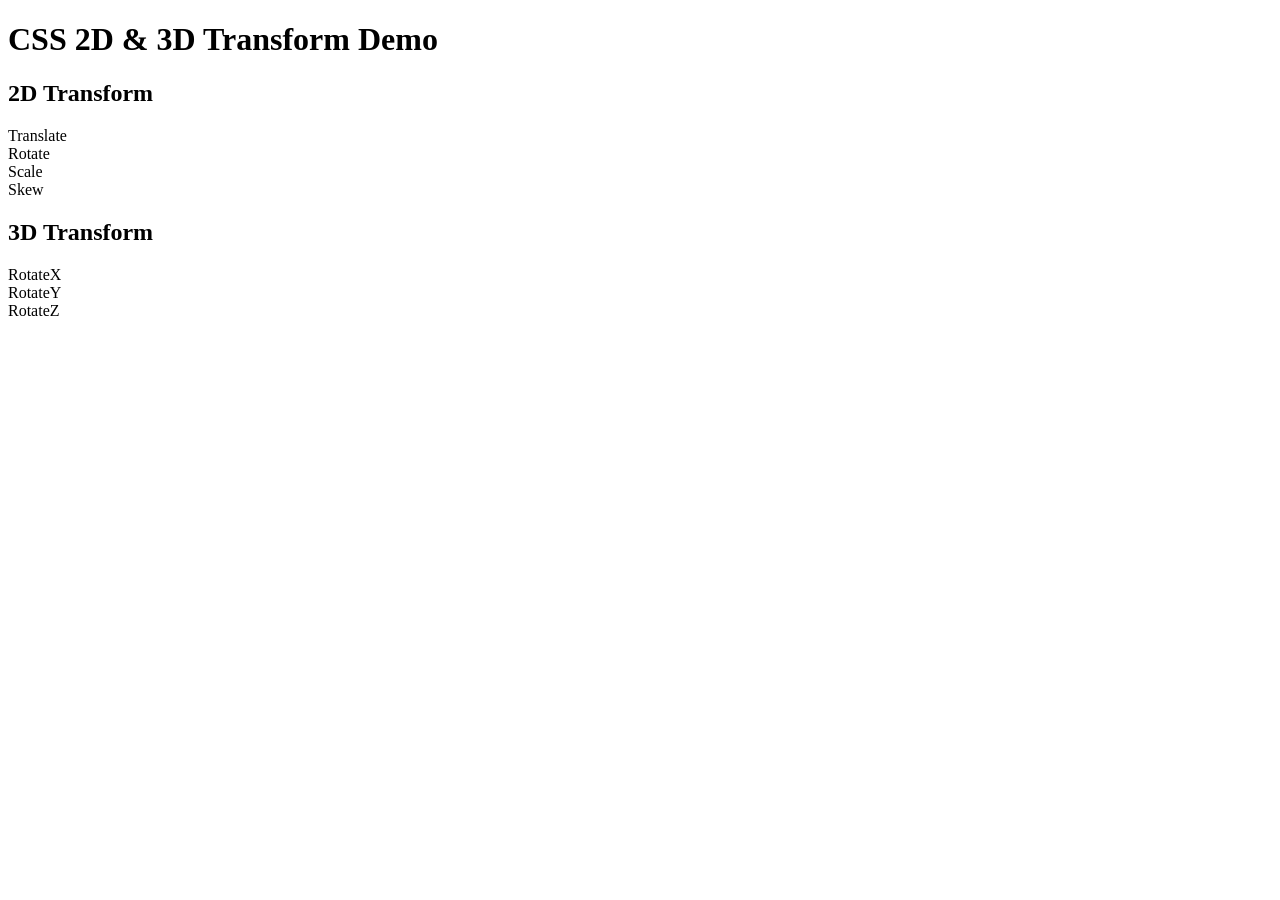
==== 2d3d.html @ 142b4673 "change1" ====
<!DOCTYPE html>
<html lang="en">
<head>
  <meta charset="UTF-8">
  <meta name="viewport" content="width=device-width, initial-scale=1.0">
  <title>CSS 2D & 3D Demo</title>
  <link rel="stylesheet" href="style.css">
</head>

<body>

  <!-- 🔹 Header -->
  <header class="header">
    <h1>CSS 2D & 3D Transform Demo</h1>
  </header>

  <!-- 🔹 2D Transform Section -->
  <section class="section">
    <h2>2D Transform</h2>

    <div class="row">
      <div class="box translate">Translate</div>
      <div class="box rotate">Rotate</div>
      <div class="box scale">Scale</div>
      <div class="box skew">Skew</div>
    </div>
  </section>

  <!-- 🔹 3D Transform Section -->
  <section class="section">
    <h2>3D Transform</h2>

    <div class="row">
      <div class="box3d rotateX">RotateX</div>
      <div class="box3d rotateY">RotateY</div>
      <div class="box3d rotateZ">RotateZ</div>
    </div>
  </section>

</body>
</html>
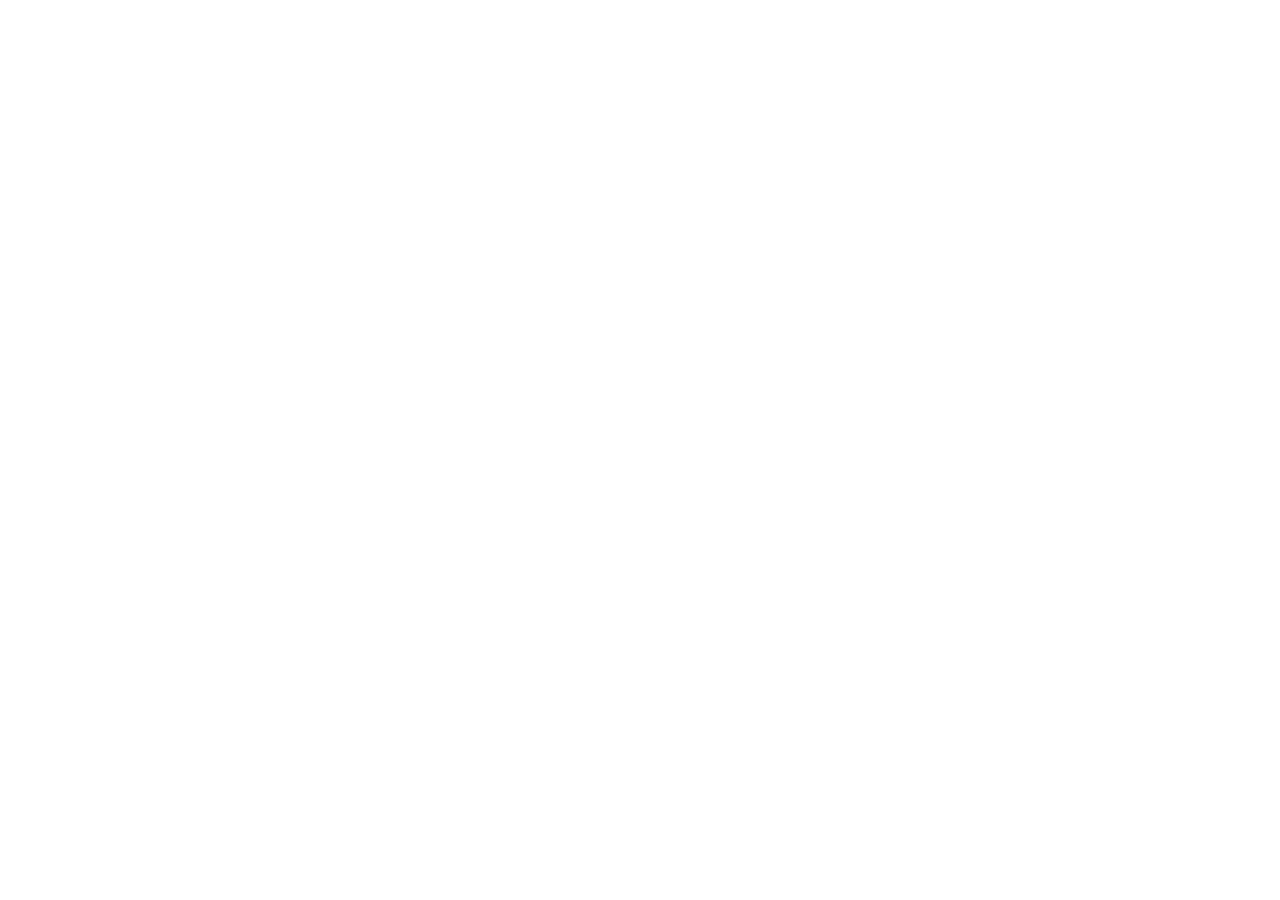
==== commit 14038665: "change3" ====
--- a/2d3d.html
+++ b/2d3d.html
@@ -4,38 +4,11 @@
   <meta charset="UTF-8">
   <meta name="viewport" content="width=device-width, initial-scale=1.0">
   <title>CSS 2D & 3D Demo</title>
-  <link rel="stylesheet" href="style.css">
+  <link rel="stylesheet" href="style/animations2d3d.css">
 </head>
 
 <body>
 
-  <!-- 🔹 Header -->
-  <header class="header">
-    <h1>CSS 2D & 3D Transform Demo</h1>
-  </header>
-
-  <!-- 🔹 2D Transform Section -->
-  <section class="section">
-    <h2>2D Transform</h2>
-
-    <div class="row">
-      <div class="box translate">Translate</div>
-      <div class="box rotate">Rotate</div>
-      <div class="box scale">Scale</div>
-      <div class="box skew">Skew</div>
-    </div>
-  </section>
-
-  <!-- 🔹 3D Transform Section -->
-  <section class="section">
-    <h2>3D Transform</h2>
-
-    <div class="row">
-      <div class="box3d rotateX">RotateX</div>
-      <div class="box3d rotateY">RotateY</div>
-      <div class="box3d rotateZ">RotateZ</div>
-    </div>
-  </section>
 
 </body>
 </html>
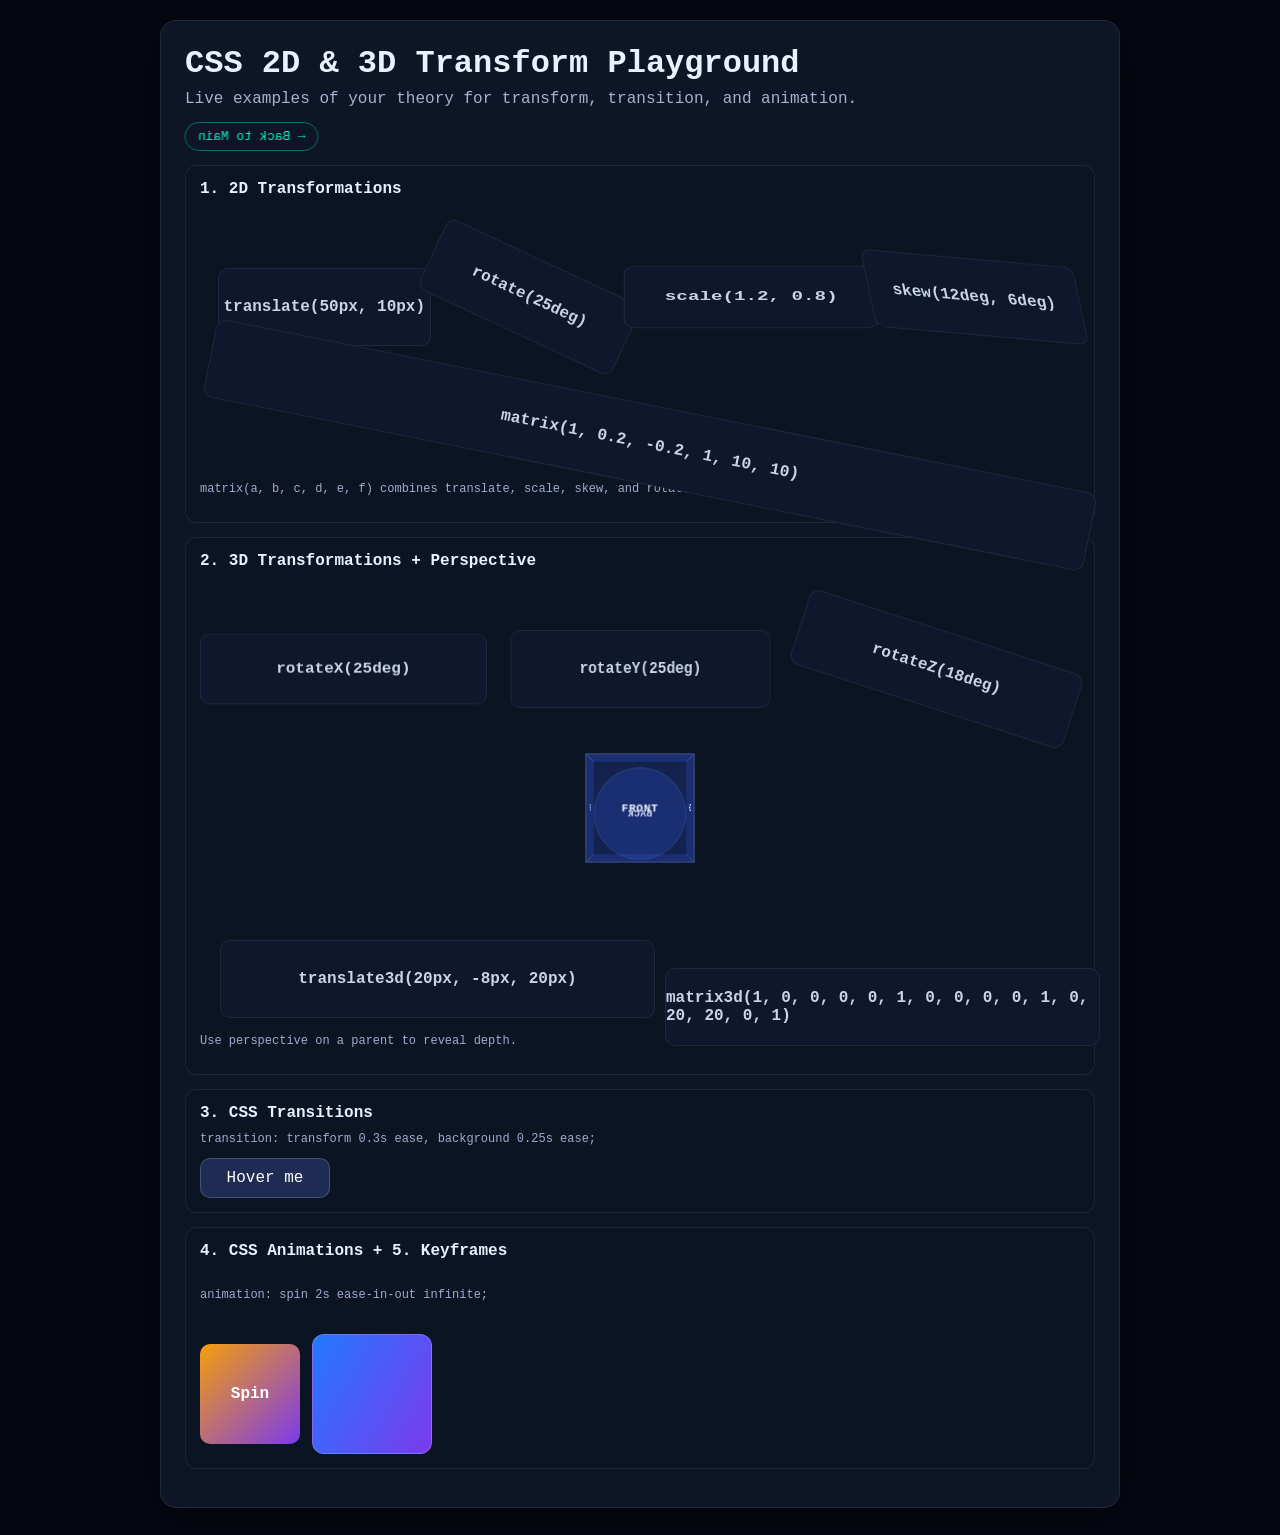
==== commit e4a650e0: "change5" ====
--- a/2d3d.html
+++ b/2d3d.html
@@ -3,12 +3,71 @@
 <head>
   <meta charset="UTF-8">
   <meta name="viewport" content="width=device-width, initial-scale=1.0">
-  <title>CSS 2D & 3D Demo</title>
+  <title>CSS 2D & 3D Transform Demo</title>
   <link rel="stylesheet" href="style/animations2d3d.css">
 </head>
+<body>
+  <main class="demo-layout">
+    <header>
+      <h1>CSS 2D & 3D Transform Playground</h1>
+      <p>Live examples of your theory for transform, transition, and animation.</p>
+      <a class="back" href="index.html">← Back to Main</a>
+    </header>
 
-<body>
+    <section class="card card-2d">
+      <h2>1. 2D Transformations</h2>
+      <div class="row">
+        <div class="tile tile-translate">translate(50px, 10px)</div>
+        <div class="tile tile-rotate">rotate(25deg)</div>
+        <div class="tile tile-scale">scale(1.2, 0.8)</div>
+        <div class="tile tile-skew">skew(12deg, 6deg)</div>
+      </div>
+      <div class="row row-matrix">
+        <div class="tile tile-matrix">matrix(1, 0.2, -0.2, 1, 10, 10)</div>
+      </div>
+      <p class="small">matrix(a, b, c, d, e, f) combines translate, scale, skew, and rotate.</p>
+    </section>
 
+    <section class="card card-3d">
+      <h2>2. 3D Transformations + Perspective</h2>
+      <div class="row">
+        <div class="tile tile-rotateX">rotateX(25deg)</div>
+        <div class="tile tile-rotateY">rotateY(25deg)</div>
+        <div class="tile tile-rotateZ">rotateZ(18deg)</div>
+      </div>
+      <div class="perspective-wrap">
+        <div class="cube">
+          <div class="face front">front</div>
+          <div class="face back">back</div>
+          <div class="face right">right</div>
+          <div class="face left">left</div>
+          <div class="face top">top</div>
+          <div class="face bottom">bottom</div>
+        </div>
+      </div>
+      <div class="row row-3d">
+        <div class="tile tile-trans3d">translate3d(20px, -8px, 20px)</div>
+        <div class="tile tile-matrix3d">matrix3d(1, 0, 0, 0, 0, 1, 0, 0, 0, 0, 1, 0, 20, 20, 0, 1)</div>
+      </div>
+      <p class="small">Use perspective on a parent to reveal depth.</p>
+    </section>
 
+    <section class="card card-transitions">
+      <h2>3. CSS Transitions</h2>
+      <p class="small">transition: transform 0.3s ease, background 0.25s ease;</p>
+      <div class="transition-row">
+        <div class="transition-box">Hover me</div>
+      </div>
+    </section>
+
+    <section class="card card-animation">
+      <h2>4. CSS Animations + 5. Keyframes</h2>
+      <p class="small">animation: spin 2s ease-in-out infinite;</p>
+      <div class="anim-row">
+        <div class="spin-box">Spin</div>
+        <div class="pulse-box"></div>
+      </div>
+    </section>
+  </main>
 </body>
 </html>
--- a/style/animations2d3d.css
+++ b/style/animations2d3d.css
@@ -0,0 +1,175 @@
+* { box-sizing: border-box; }
+body {
+  margin: 0;
+  font-family: 'DM Mono', monospace;
+  background: #050812;
+  color: #e9f0ff;
+  min-height: 100vh;
+  display: grid;
+  place-items: center;
+  padding: 20px;
+}
+
+.demo-layout {
+  width: min(960px, 95vw);
+  background: rgba(15, 23, 42, 0.92);
+  border: 1px solid rgba(255,255,255,0.08);
+  border-radius: 16px;
+  padding: 24px;
+  box-shadow: 0 10px 45px rgba(0,0,0,0.45);
+}
+
+header { margin-bottom: 14px; }
+header h1 { margin: 0 0 8px; font-size: clamp(1.4rem, 5vw, 2rem); }
+header p { margin: 0 0 8px; color: #a7b2ce; }
+.back {
+  display: inline-block;
+  text-decoration: none;
+  color: #00f5c4;
+  border: 1px solid rgba(0,245,196,0.4);
+  padding: 6px 12px;
+  border-radius: 999px;
+  font-size: 0.8rem;
+  margin-top: 6px;
+}
+
+.card {
+  border: 1px solid rgba(255,255,255,0.08);
+  background: rgba(10, 20, 35, 0.9);
+  border-radius: 12px;
+  padding: 14px;
+  margin-bottom: 14px;
+}
+.card h2 { margin: 0 0 10px; font-size: 1rem; }
+
+.row { display: flex; flex-wrap: wrap; gap: 10px; }
+.tile {
+  flex: 1 1 160px;
+  min-height: 78px;
+  display: grid;
+  place-items: center;
+  border-radius: 10px;
+  border: 1px solid rgba(255,255,255,0.07);
+  background: #0e172c;
+  color: #c9d4e8;
+  font-weight: 700;
+      margin-top: 50px;
+}
+
+.tile-translate { transform: translate(18px, 10px); }
+.tile-rotate { transform: rotate(25deg); }
+.tile-scale { transform: scale(1.2, 0.8); }
+.tile-skew { transform: skew(12deg, 5deg); }
+.tile-matrix { transform: matrix(1, 0.2, -0.2, 1, 10, 10); }
+
+.tile-rotateX { transform: rotateX(25deg); }
+.tile-rotateY { transform: rotateY(25deg); }
+.tile-rotateZ { transform: rotateZ(18deg); }
+.tile-trans3d { transform: translate3d(20px, -8px, 20px); }
+.tile-matrix3d { transform: matrix3d(1, 0, 0, 0, 0, 1, 0, 0, 0, 0, 1, 0, 20, 20, 0, 1); }
+
+.card-3d .perspective-wrap {
+  perspective: 600px;
+  margin-top: 10px;
+  height: 180px;
+  display: grid;
+  place-items: center;
+}
+
+.cube {
+  width: 100px;
+  height: 100px;
+  position: relative;
+  transform-style: preserve-3d;
+  transition: transform 0.6s ease;
+}
+.cube:hover { transform: rotateX(-20deg) rotateY(20deg); }
+
+.face {
+  position: absolute;
+  width: 100px;
+  height: 100px;
+  display: grid;
+  place-items: center;
+  border: 1px solid rgba(255,255,255,0.12);
+  background: rgba(56, 95, 255, 0.2);
+  color: #f3f8ff;
+  font-size: 0.65rem;
+  font-weight: 700;
+  text-transform: uppercase;
+  letter-spacing: 0.05em;
+}
+
+.row-matrix { margin-top: 10px; }
+.small { font-size: 0.75rem; color: #9eadcf; margin-top: 8px; }
+
+.transition-row { margin-top: 10px; }
+.transition-box {
+  margin-top: 8px;
+  width: 130px;
+  padding: 10px;
+  border-radius: 10px;
+  border: 1px solid rgba(255,255,255,0.18);
+  background: #1e2b52;
+  text-align: center;
+  color: white;
+  transition: transform 0.25s ease, background 0.25s ease;
+}
+.transition-box:hover {
+  transform: translateY(-4px) scale(1.05);
+  background: #00f5c4;
+  color: #0b1120;
+}
+
+.anim-row { display: flex; gap: 12px; align-items: center; margin-top: 10px; }
+.spin-box {
+  width: 100px; height: 100px;
+  border-radius: 10px;
+  background: linear-gradient(135deg, #f59e0b, #7c3aed);
+  display: grid;
+  place-items: center;
+  font-weight: 700;
+  animation: spin 2.2s linear infinite;
+  color: #fff;
+}
+
+@keyframes spin {
+  0% { transform: rotate(0deg); }
+  100% { transform: rotate(360deg); }
+}
+.front { transform: translateZ(50px); }
+.back { transform: rotateY(180deg) translateZ(50px); }
+.right { transform: rotateY(90deg) translateZ(50px); }
+.left { transform: rotateY(-90deg) translateZ(50px); }
+.top { transform: rotateX(90deg) translateZ(50px); }
+.bottom { transform: rotateX(-90deg) translateZ(50px); }
+
+.card-animation {
+  display: grid;
+  gap: 10px;
+}
+.anim-btn {
+  width: fit-content;
+  border: none;
+  background: #00f5c4;
+  color: #03121d;
+  font-weight: 700;
+  padding: 10px 14px;
+  border-radius: 10px;
+  transition: transform 0.25s ease, background 0.3s ease;
+}
+.anim-btn:hover { transform: translateY(-4px) scale(1.05); background: #7c3aed; color: #fff; }
+
+.pulse-box {
+  width: 120px;
+  height: 120px;
+  border-radius: 12px;
+  background: linear-gradient(120deg, #2378ff, #7c3aed);
+  animation: pulse 2s ease-in-out infinite;
+  border: 1px solid rgba(255,255,255,0.18);
+}
+
+@keyframes pulse {
+  0%, 100% { transform: scale(1); box-shadow: 0 0 0 0 rgba(124,58,237,0.15); }
+  50% { transform: scale(1.06); box-shadow: 0 0 0 10px rgba(124,58,237,0.02); }
+}
